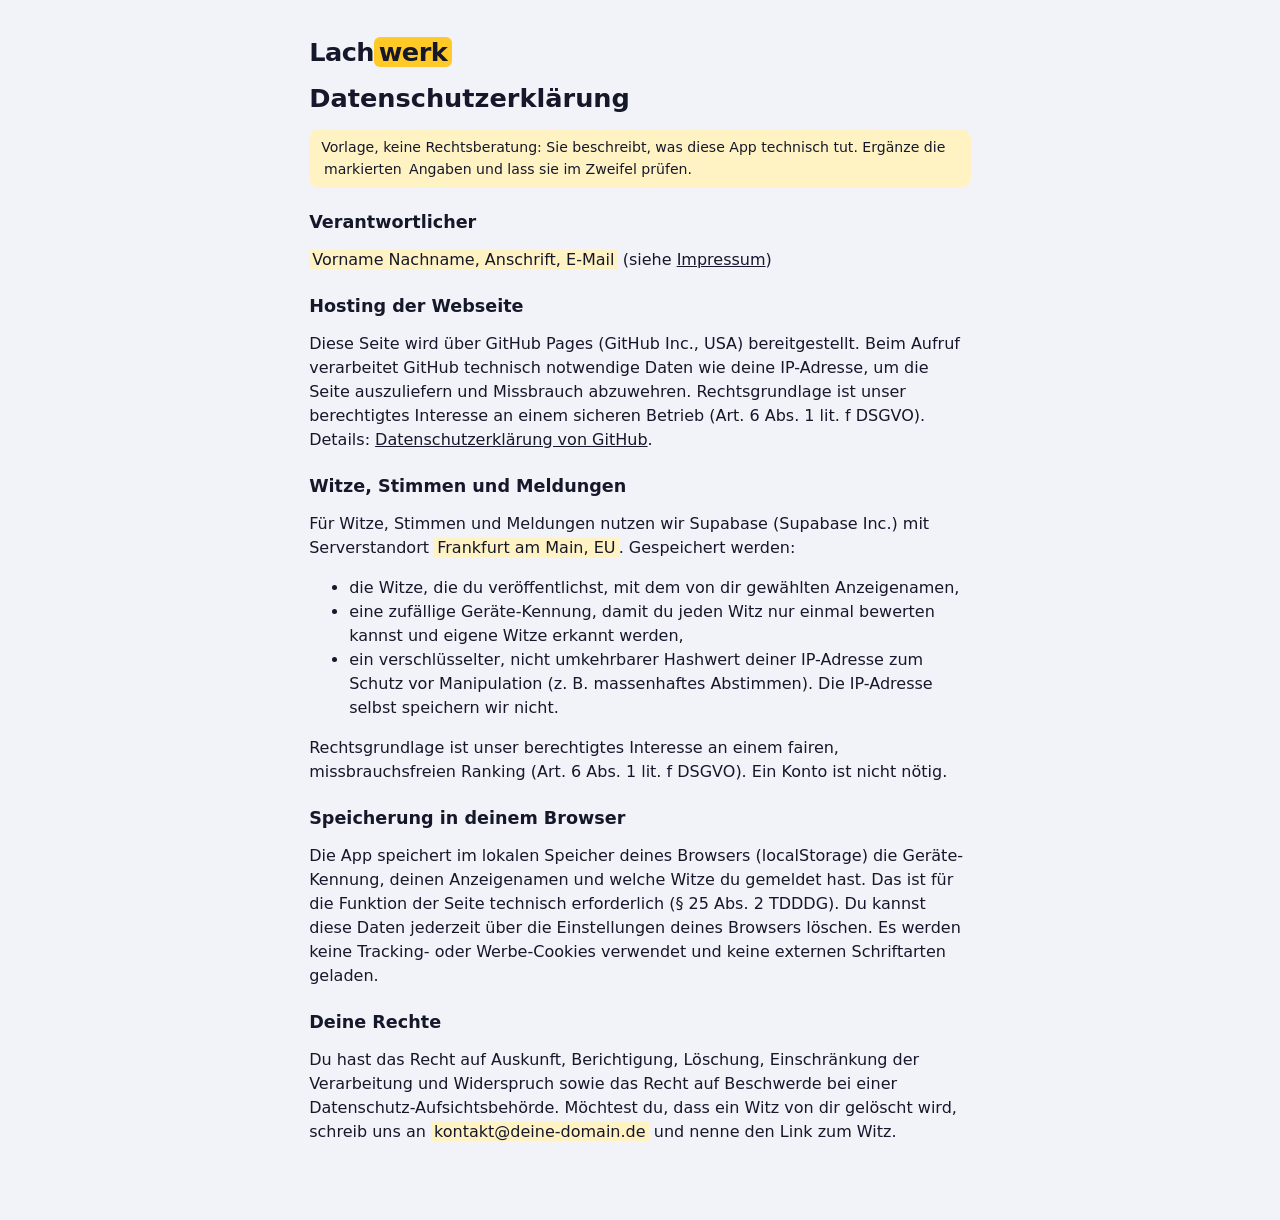
==== datenschutz.html @ f5f8daeb "Add files via upload" ====
<!doctype html>
<html lang="de">
<head>
  <meta charset="utf-8">
  <meta name="viewport" content="width=device-width, initial-scale=1, viewport-fit=cover">
  <title>Datenschutz – Lachwerk</title>
  <meta name="robots" content="noindex">
  <link rel="icon" href="favicon.svg" type="image/svg+xml">
  <link rel="stylesheet" href="style.css">
</head>
<body>
  <div class="wrap legal">
    <p><a class="logo" href="./">Lach<span>werk</span></a></p>
    <h1>Datenschutzerklärung</h1>
    <p class="notice">Vorlage, keine Rechtsberatung: Sie beschreibt, was diese App technisch tut. Ergänze die <mark>markierten</mark> Angaben und lass sie im Zweifel prüfen.</p>

    <h2>Verantwortlicher</h2>
    <p><mark>Vorname Nachname, Anschrift, E-Mail</mark> (siehe <a href="impressum.html">Impressum</a>)</p>

    <h2>Hosting der Webseite</h2>
    <p>Diese Seite wird über GitHub Pages (GitHub Inc., USA) bereitgestellt. Beim Aufruf verarbeitet GitHub technisch notwendige Daten wie deine IP-Adresse, um die Seite auszuliefern und Missbrauch abzuwehren. Rechtsgrundlage ist unser berechtigtes Interesse an einem sicheren Betrieb (Art. 6 Abs. 1 lit. f DSGVO). Details: <a href="https://docs.github.com/de/site-policy/privacy-policies/github-general-privacy-statement" rel="noopener">Datenschutzerklärung von GitHub</a>.</p>

    <h2>Witze, Stimmen und Meldungen</h2>
    <p>Für Witze, Stimmen und Meldungen nutzen wir Supabase (Supabase Inc.) mit Serverstandort <mark>Frankfurt am Main, EU</mark>. Gespeichert werden:</p>
    <ul>
      <li>die Witze, die du veröffentlichst, mit dem von dir gewählten Anzeigenamen,</li>
      <li>eine zufällige Geräte-Kennung, damit du jeden Witz nur einmal bewerten kannst und eigene Witze erkannt werden,</li>
      <li>ein verschlüsselter, nicht umkehrbarer Hashwert deiner IP-Adresse zum Schutz vor Manipulation (z. B. massenhaftes Abstimmen). Die IP-Adresse selbst speichern wir nicht.</li>
    </ul>
    <p>Rechtsgrundlage ist unser berechtigtes Interesse an einem fairen, missbrauchsfreien Ranking (Art. 6 Abs. 1 lit. f DSGVO). Ein Konto ist nicht nötig.</p>

    <h2>Speicherung in deinem Browser</h2>
    <p>Die App speichert im lokalen Speicher deines Browsers (localStorage) die Geräte-Kennung, deinen Anzeigenamen und welche Witze du gemeldet hast. Das ist für die Funktion der Seite technisch erforderlich (§ 25 Abs. 2 TDDDG). Du kannst diese Daten jederzeit über die Einstellungen deines Browsers löschen. Es werden keine Tracking- oder Werbe-Cookies verwendet und keine externen Schriftarten geladen.</p>

    <h2>Deine Rechte</h2>
    <p>Du hast das Recht auf Auskunft, Berichtigung, Löschung, Einschränkung der Verarbeitung und Widerspruch sowie das Recht auf Beschwerde bei einer Datenschutz-Aufsichtsbehörde. Möchtest du, dass ein Witz von dir gelöscht wird, schreib uns an <mark>kontakt@deine-domain.de</mark> und nenne den Link zum Witz.</p>
  </div>
</body>
</html>
---- style.css ----
/* Lachwerk – phone-first, eine Spalte. Systemschriften (keine externen Fonts, DSGVO-freundlich). */
:root {
  --bg: #f2f3f8; --surface: #ffffff; --ink: #15172a; --muted: #5b5f78; --line: #dcdfea;
  --accent: #ffc928; --accent-soft: #fff3c4; --up: #17885c; --down: #c93a52; --wa: #1f9e57; --scrim: rgba(21,23,42,.45);
  --f-display: ui-rounded, "SF Pro Rounded", "Arial Rounded MT Bold", "Nunito", system-ui, sans-serif;
  --f-body: system-ui, -apple-system, "Segoe UI", Roboto, "Helvetica Neue", Arial, sans-serif;
  --f-mono: ui-monospace, "SF Mono", Menlo, Consolas, monospace;
  color-scheme: light;
}
@media (prefers-color-scheme: dark) {
  :root {
    --bg: #10111a; --surface: #1a1c29; --ink: #eef0f8; --muted: #9a9eb8; --line: #2b2e40;
    --accent-soft: #3a3218; --up: #3ccf95; --down: #ff6f86; --wa: #25b866; --scrim: rgba(0,0,0,.6);
    color-scheme: dark;
  }
}

* { box-sizing: border-box; }
[hidden] { display: none !important; }
html, body { margin: 0; }
body {
  background: var(--bg); color: var(--ink); font: 400 16px/1.5 var(--f-body);
  padding-left: max(16px, env(safe-area-inset-left, 0px));
  padding-right: max(16px, env(safe-area-inset-right, 0px));
}
a { color: inherit; }
button { font: inherit; color: inherit; cursor: pointer; }
button:disabled { opacity: .55; cursor: default; }
:focus-visible { outline: 3px solid var(--accent); outline-offset: 2px; }
.wrap { max-width: 640px; margin: 0 auto; padding-block: 0 100px; }

/* Kopf */
header { position: sticky; top: env(safe-area-inset-top, 0px); z-index: 5; background: var(--bg); padding-block: 14px 10px; display: grid; gap: 10px; }
.bar { display: flex; align-items: center; gap: 10px; }
.logo { font: 800 1.6rem/1 var(--f-display); letter-spacing: -.02em; margin-right: auto; text-decoration: none; }
.logo span { background: var(--accent); color: #15172a; padding: 0 .18em; border-radius: 6px; }
.who { font-size: .85rem; color: var(--muted); border: 0; background: none; padding: 0; text-decoration: underline dotted; }
.btn { display: inline-flex; align-items: center; justify-content: center; gap: 6px; border: 0; border-radius: 999px; padding: 9px 16px; font-weight: 600; background: var(--ink); color: var(--bg); text-decoration: none; font-size: .95rem; }
.btn.ghost { background: transparent; color: var(--ink); border: 1.5px solid var(--line); }
.btn.accent { background: var(--accent); color: #15172a; }
.btn.danger { background: var(--down); color: #fff; }
.btn.wa { background: var(--wa); color: #fff; }

.nav { display: flex; gap: 6px; border-bottom: 1px solid var(--line); overflow-x: auto; scrollbar-width: none; }
.nav a { padding: 8px 10px 10px; font-weight: 600; color: var(--muted); border-bottom: 3px solid transparent; display: inline-flex; gap: 6px; align-items: center; white-space: nowrap; text-decoration: none; }
.nav a[aria-current="page"] { color: var(--ink); border-bottom-color: var(--accent); }
.badge { font: 600 .7rem/1 var(--f-mono); background: var(--accent); color: #15172a; border-radius: 999px; padding: 3px 6px; }
.badge.alert { background: var(--down); color: #fff; }

.tabs { display: grid; grid-auto-flow: column; grid-auto-columns: 1fr; background: var(--surface); border: 1px solid var(--line); border-radius: 14px; padding: 4px; }
.tabs button { border: 0; background: transparent; border-radius: 10px; padding: 8px 4px; font-weight: 600; color: var(--muted); }
.tabs button[aria-selected="true"] { background: var(--ink); color: var(--bg); }
.chips { display: flex; gap: 8px; overflow-x: auto; scrollbar-width: none; padding: 2px; }
.chips::-webkit-scrollbar, .nav::-webkit-scrollbar { display: none; }
.chip { flex: none; border: 1.5px solid var(--line); background: transparent; border-radius: 999px; padding: 5px 12px; font-size: .88rem; font-weight: 500; color: var(--muted); }
.chip[aria-pressed="true"] { border-color: var(--ink); color: var(--ink); background: var(--surface); }

/* Inhalt */
.view { display: grid; gap: 12px; padding-top: 6px; }
.meta-row { display: flex; justify-content: space-between; align-items: baseline; gap: 8px; font-size: .82rem; color: var(--muted); }
.notice { background: var(--accent-soft); border-radius: 10px; padding: 8px 12px; font-size: .88rem; }
h1 { font: 800 1.6rem/1.15 var(--f-display); margin: 0; text-wrap: balance; }
h2 { font: 800 1.1rem var(--f-display); margin: 0; }
.muted { color: var(--muted); margin: 0; }
.small { font-size: .85rem; }
.loading { color: var(--muted); text-align: center; padding: 40px 0; }

.cta { display: flex; align-items: center; gap: 12px; background: var(--ink); color: var(--bg); border-radius: 16px; padding: 14px 16px; font-size: .88rem; line-height: 1.4; text-decoration: none; }
.cta strong { font: 800 1.05rem var(--f-display); }
.cta .arrow { margin-left: auto; font: 800 1.6rem var(--f-display); color: var(--accent); }

ol.list { list-style: none; margin: 0; padding: 0; display: grid; gap: 12px; }
.card { background: var(--surface); border: 1px solid var(--line); border-radius: 16px; padding: 14px 14px 12px; display: grid; grid-template-columns: 44px 1fr; gap: 4px 12px; }
.card.top { border-color: var(--accent); box-shadow: 0 0 0 2px var(--accent) inset; }
.card.single { grid-template-columns: 1fr; }
.card.single > * { grid-column: 1 / -1; }
.rank { font: 800 1.9rem/1 var(--f-display); color: var(--muted); text-align: center; padding-top: 2px; }
.card.top .rank { color: var(--ink); }
.rank small { display: block; font: 600 .6rem/1.2 var(--f-body); letter-spacing: .05em; text-transform: uppercase; margin-top: 4px; hyphens: auto; }
.body { min-width: 0; }
.tag { font-size: .72rem; font-weight: 600; letter-spacing: .06em; text-transform: uppercase; color: var(--muted); }
.joke { margin: 4px 0 10px; font-size: 1.04rem; white-space: pre-line; overflow-wrap: anywhere; display: block; text-decoration: none; }
.card.single .joke { font-size: 1.25rem; }
.foot { grid-column: 2; display: flex; flex-wrap: wrap; align-items: center; gap: 8px; }
.vote { display: inline-flex; align-items: center; gap: 6px; border: 1.5px solid var(--line); background: transparent; border-radius: 999px; padding: 4px 12px; font: 500 .85rem var(--f-mono); font-variant-numeric: tabular-nums; }
.vote svg { width: 16px; height: 16px; }
.vote.up[aria-pressed="true"] { border-color: var(--up); color: var(--up); background: color-mix(in srgb, var(--up) 12%, transparent); }
.vote.down[aria-pressed="true"] { border-color: var(--down); color: var(--down); background: color-mix(in srgb, var(--down) 12%, transparent); }
.score { margin-left: auto; font: 500 .78rem var(--f-mono); color: var(--muted); text-align: right; font-variant-numeric: tabular-nums; }
.meter { grid-column: 2; height: 4px; border-radius: 4px; background: var(--line); overflow: hidden; }
.meter i { display: block; height: 100%; background: var(--up); }
.by { grid-column: 2; display: flex; justify-content: space-between; flex-wrap: wrap; gap: 8px; font-size: .78rem; color: var(--muted); }
.by-actions { display: inline-flex; gap: 12px; }
.link { border: 0; background: none; padding: 0; color: var(--muted); text-decoration: underline; font-size: .78rem; }
.empty { text-align: center; color: var(--muted); padding: 40px 16px; border: 1.5px dashed var(--line); border-radius: 16px; margin: 0; }
.more { justify-self: center; }

.fab { position: fixed; right: calc(max(16px, env(safe-area-inset-right, 0px)) + 4px); bottom: calc(20px + env(safe-area-inset-bottom, 0px)); z-index: 6;
  border: 0; border-radius: 999px; background: var(--accent); color: #15172a; font: 800 1rem var(--f-display); padding: 14px 20px; box-shadow: 0 6px 20px rgba(0,0,0,.18); }

.how { margin-top: 16px; font-size: .88rem; color: var(--muted); border-top: 1px solid var(--line); padding-top: 16px; }
.how p { margin: 6px 0 0; max-width: 65ch; }

/* Swipe */
.swipe-stage { position: relative; display: grid; min-height: 330px; }
.swipe-card { grid-area: 1 / 1; position: relative; background: var(--surface); border: 1px solid var(--line); border-radius: 22px; padding: 30px 22px 20px;
  display: flex; flex-direction: column; gap: 10px; touch-action: pan-y; user-select: none; -webkit-user-select: none; cursor: grab;
  box-shadow: 0 10px 30px rgba(21,23,42,.10); transition: transform .22s ease, opacity .22s ease; }
.swipe-card.dragging { transition: none; cursor: grabbing; }
.swipe-card.leaving { opacity: 0; }
.swipe-card.behind { transform: scale(.95) translateY(12px); opacity: .55; box-shadow: none; pointer-events: none; }
.swipe-text { font-size: 1.3rem; line-height: 1.45; margin: 0; white-space: pre-line; overflow-wrap: anywhere; flex: 1; }
.swipe-meta { font-size: .8rem; color: var(--muted); }
.stamp { position: absolute; top: 16px; font: 800 1.05rem var(--f-display); text-transform: uppercase; letter-spacing: .06em; padding: 3px 10px; border: 3px solid; border-radius: 8px; opacity: 0; pointer-events: none; }
.stamp.like { right: 16px; color: var(--up); transform: rotate(8deg); }
.stamp.nope { left: 16px; color: var(--down); transform: rotate(-8deg); }
.swipe-actions { display: flex; justify-content: center; align-items: center; gap: 18px; }
.round { width: 64px; height: 64px; border-radius: 50%; border: 2px solid var(--line); background: var(--surface); display: grid; place-items: center; }
.round svg { width: 28px; height: 28px; }
.round.like { color: var(--up); border-color: var(--up); }
.round.nope { color: var(--down); border-color: var(--down); }
.swipe-hint { text-align: center; font-size: .78rem; color: var(--muted); margin: 0; }
.swipe-empty { display: grid; gap: 10px; text-align: center; padding: 40px 16px; border: 1.5px dashed var(--line); border-radius: 22px; }
.swipe-empty p { margin: 0; }
.row { display: flex; gap: 8px; flex-wrap: wrap; }
.row.end { justify-content: flex-end; }
.row.center { justify-content: center; }

/* Teilen */
.share { display: grid; gap: 12px; background: var(--surface); border: 1px solid var(--line); border-radius: 16px; padding: 16px; }
.share-grid { display: grid; grid-template-columns: minmax(0, 1fr) 180px; gap: 16px; align-items: start; }
.share-grid canvas { width: 100%; height: auto; border-radius: 10px; border: 1px solid var(--line); display: block; }
.share-buttons { display: grid; gap: 8px; align-content: start; }
@media (max-width: 460px) { .share-grid { grid-template-columns: 1fr; } .share-grid canvas { max-width: 200px; } }

/* Moderation */
.mod-list { list-style: none; margin: 0; padding: 0; display: grid; gap: 12px; }
.mod-item { background: var(--surface); border: 1px solid var(--line); border-radius: 14px; padding: 14px; display: grid; gap: 8px; }
.mod-item.st-hidden { border-color: var(--down); }
.mod-item .txt { margin: 0; white-space: pre-line; overflow-wrap: anywhere; }
.mod-head { display: flex; flex-wrap: wrap; align-items: center; gap: 8px; }
.pill { font-size: .72rem; font-weight: 600; border-radius: 999px; padding: 2px 9px; border: 1.5px solid var(--line); }
.pill.st-hidden { border-color: var(--down); color: var(--down); }
.pill.st-visible { border-color: var(--up); color: var(--up); }
.pill.reports { background: var(--accent-soft); border-color: transparent; }

/* Formulare & Sheets */
.form { display: grid; gap: 12px; }
.form label, .sheet label { font-size: .82rem; font-weight: 600; display: grid; gap: 4px; }
input[type=text], input[type=password], select, textarea { font: inherit; font-weight: 400; color: var(--ink); background: var(--bg); border: 1.5px solid var(--line); border-radius: 10px; padding: 10px; }
textarea { min-height: 120px; resize: vertical; }
.scrim { position: fixed; inset: 0; background: var(--scrim); z-index: 10; display: flex; align-items: flex-end; justify-content: center; }
.sheet { background: var(--surface); width: 100%; max-width: 520px; border-radius: 20px 20px 0 0; max-height: 92vh; overflow: auto;
  padding: 20px max(20px, env(safe-area-inset-right, 0px)) calc(20px + env(safe-area-inset-bottom, 0px)) max(20px, env(safe-area-inset-left, 0px)); display: grid; gap: 12px; }
.err { color: var(--down); font-size: .85rem; margin: 0; }
.dup { background: color-mix(in srgb, var(--down) 10%, var(--surface)); border: 1.5px solid var(--down); border-radius: 12px; padding: 10px 12px; display: grid; gap: 6px; font-size: .88rem; }
.dup q { display: block; white-space: pre-line; color: var(--muted); quotes: none; }
.toast { position: fixed; left: 50%; transform: translateX(-50%); bottom: calc(84px + env(safe-area-inset-bottom, 0px)); background: var(--ink); color: var(--bg); padding: 10px 16px; border-radius: 999px; font-size: .9rem; z-index: 20; max-width: calc(100% - 32px); text-align: center; }

footer { margin-top: 32px; display: grid; gap: 6px; justify-items: center; font-size: .78rem; color: var(--muted); text-align: center; }
footer nav { display: flex; gap: 14px; }
.demo-banner { background: var(--accent-soft); border-radius: 10px; padding: 8px 12px; font-size: .8rem; }

/* Rechtstexte */
.legal { max-width: 65ch; padding-block: 24px 60px; }
.legal h1 { margin-bottom: 16px; }
.legal h2 { margin-top: 24px; }
.legal mark { background: var(--accent-soft); color: inherit; padding: 0 .2em; }

@media (prefers-reduced-motion: reduce) { .swipe-card { transition: none; } }
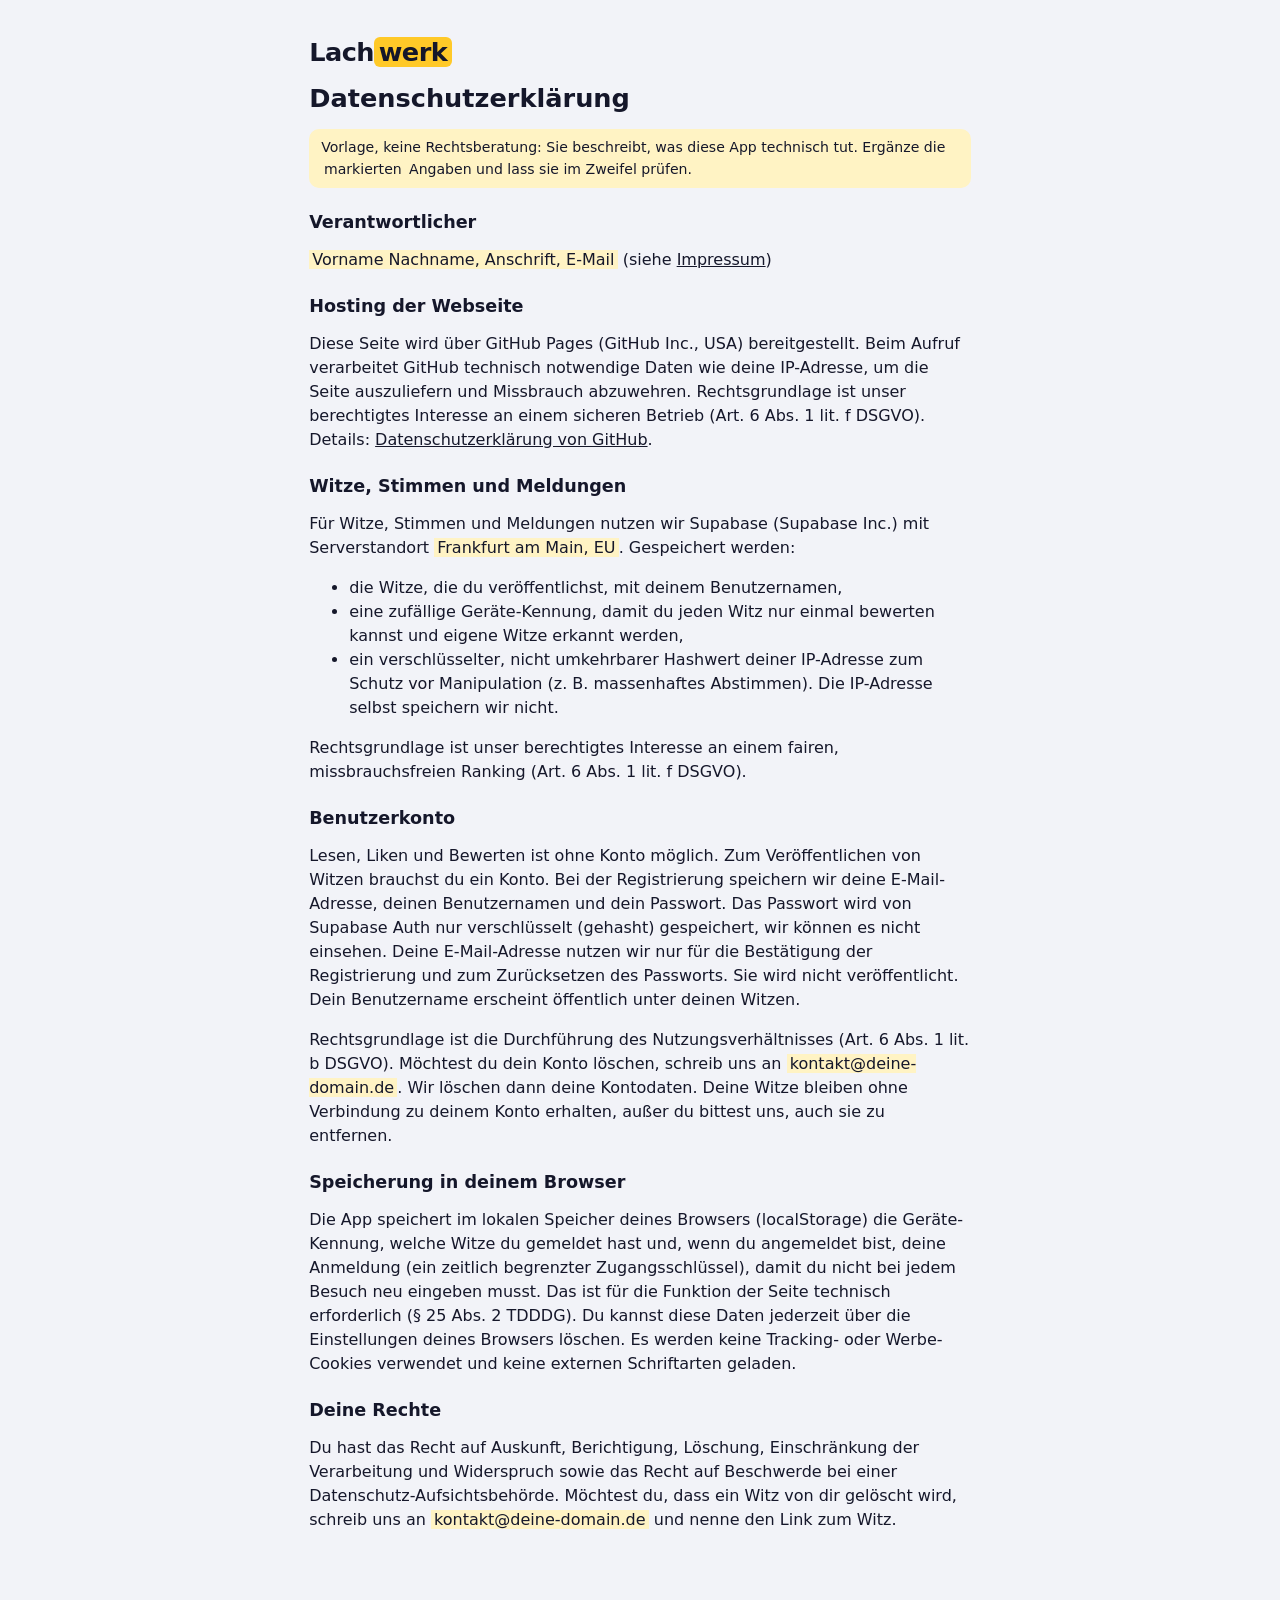
==== commit 1dc7e62f: "Registrierung zum Posten: Konten mit E-Mail-Bestätigung - Posten nur mit Konto (Benutzername, E-Mail" ====
--- a/datenschutz.html
+++ b/datenschutz.html
@@ -23,14 +23,18 @@
     <h2>Witze, Stimmen und Meldungen</h2>
     <p>Für Witze, Stimmen und Meldungen nutzen wir Supabase (Supabase Inc.) mit Serverstandort <mark>Frankfurt am Main, EU</mark>. Gespeichert werden:</p>
     <ul>
-      <li>die Witze, die du veröffentlichst, mit dem von dir gewählten Anzeigenamen,</li>
+      <li>die Witze, die du veröffentlichst, mit deinem Benutzernamen,</li>
       <li>eine zufällige Geräte-Kennung, damit du jeden Witz nur einmal bewerten kannst und eigene Witze erkannt werden,</li>
       <li>ein verschlüsselter, nicht umkehrbarer Hashwert deiner IP-Adresse zum Schutz vor Manipulation (z. B. massenhaftes Abstimmen). Die IP-Adresse selbst speichern wir nicht.</li>
     </ul>
-    <p>Rechtsgrundlage ist unser berechtigtes Interesse an einem fairen, missbrauchsfreien Ranking (Art. 6 Abs. 1 lit. f DSGVO). Ein Konto ist nicht nötig.</p>
+    <p>Rechtsgrundlage ist unser berechtigtes Interesse an einem fairen, missbrauchsfreien Ranking (Art. 6 Abs. 1 lit. f DSGVO).</p>
+
+    <h2>Benutzerkonto</h2>
+    <p>Lesen, Liken und Bewerten ist ohne Konto möglich. Zum Veröffentlichen von Witzen brauchst du ein Konto. Bei der Registrierung speichern wir deine E-Mail-Adresse, deinen Benutzernamen und dein Passwort. Das Passwort wird von Supabase Auth nur verschlüsselt (gehasht) gespeichert, wir können es nicht einsehen. Deine E-Mail-Adresse nutzen wir nur für die Bestätigung der Registrierung und zum Zurücksetzen des Passworts. Sie wird nicht veröffentlicht. Dein Benutzername erscheint öffentlich unter deinen Witzen.</p>
+    <p>Rechtsgrundlage ist die Durchführung des Nutzungsverhältnisses (Art. 6 Abs. 1 lit. b DSGVO). Möchtest du dein Konto löschen, schreib uns an <mark>kontakt@deine-domain.de</mark>. Wir löschen dann deine Kontodaten. Deine Witze bleiben ohne Verbindung zu deinem Konto erhalten, außer du bittest uns, auch sie zu entfernen.</p>
 
     <h2>Speicherung in deinem Browser</h2>
-    <p>Die App speichert im lokalen Speicher deines Browsers (localStorage) die Geräte-Kennung, deinen Anzeigenamen und welche Witze du gemeldet hast. Das ist für die Funktion der Seite technisch erforderlich (§ 25 Abs. 2 TDDDG). Du kannst diese Daten jederzeit über die Einstellungen deines Browsers löschen. Es werden keine Tracking- oder Werbe-Cookies verwendet und keine externen Schriftarten geladen.</p>
+    <p>Die App speichert im lokalen Speicher deines Browsers (localStorage) die Geräte-Kennung, welche Witze du gemeldet hast und, wenn du angemeldet bist, deine Anmeldung (ein zeitlich begrenzter Zugangsschlüssel), damit du nicht bei jedem Besuch neu eingeben musst. Das ist für die Funktion der Seite technisch erforderlich (§ 25 Abs. 2 TDDDG). Du kannst diese Daten jederzeit über die Einstellungen deines Browsers löschen. Es werden keine Tracking- oder Werbe-Cookies verwendet und keine externen Schriftarten geladen.</p>
 
     <h2>Deine Rechte</h2>
     <p>Du hast das Recht auf Auskunft, Berichtigung, Löschung, Einschränkung der Verarbeitung und Widerspruch sowie das Recht auf Beschwerde bei einer Datenschutz-Aufsichtsbehörde. Möchtest du, dass ein Witz von dir gelöscht wird, schreib uns an <mark>kontakt@deine-domain.de</mark> und nenne den Link zum Witz.</p>
--- a/style.css
+++ b/style.css
@@ -147,12 +147,15 @@
 /* Formulare & Sheets */
 .form { display: grid; gap: 12px; }
 .form label, .sheet label { font-size: .82rem; font-weight: 600; display: grid; gap: 4px; }
-input[type=text], input[type=password], select, textarea { font: inherit; font-weight: 400; color: var(--ink); background: var(--bg); border: 1.5px solid var(--line); border-radius: 10px; padding: 10px; }
+input[type=text], input[type=password], input[type=email], select, textarea { font: inherit; font-weight: 400; color: var(--ink); background: var(--bg); border: 1.5px solid var(--line); border-radius: 10px; padding: 10px; }
 textarea { min-height: 120px; resize: vertical; }
 .scrim { position: fixed; inset: 0; background: var(--scrim); z-index: 10; display: flex; align-items: flex-end; justify-content: center; }
 .sheet { background: var(--surface); width: 100%; max-width: 520px; border-radius: 20px 20px 0 0; max-height: 92vh; overflow: auto;
   padding: 20px max(20px, env(safe-area-inset-right, 0px)) calc(20px + env(safe-area-inset-bottom, 0px)) max(20px, env(safe-area-inset-left, 0px)); display: grid; gap: 12px; }
 .err { color: var(--down); font-size: .85rem; margin: 0; }
+.sheet label.check { display: flex; align-items: flex-start; gap: 8px; font-weight: 500; }
+.sheet label.check input { margin-top: 3px; }
+#authOk { margin: 0; }
 .dup { background: color-mix(in srgb, var(--down) 10%, var(--surface)); border: 1.5px solid var(--down); border-radius: 12px; padding: 10px 12px; display: grid; gap: 6px; font-size: .88rem; }
 .dup q { display: block; white-space: pre-line; color: var(--muted); quotes: none; }
 .toast { position: fixed; left: 50%; transform: translateX(-50%); bottom: calc(84px + env(safe-area-inset-bottom, 0px)); background: var(--ink); color: var(--bg); padding: 10px 16px; border-radius: 999px; font-size: .9rem; z-index: 20; max-width: calc(100% - 32px); text-align: center; }
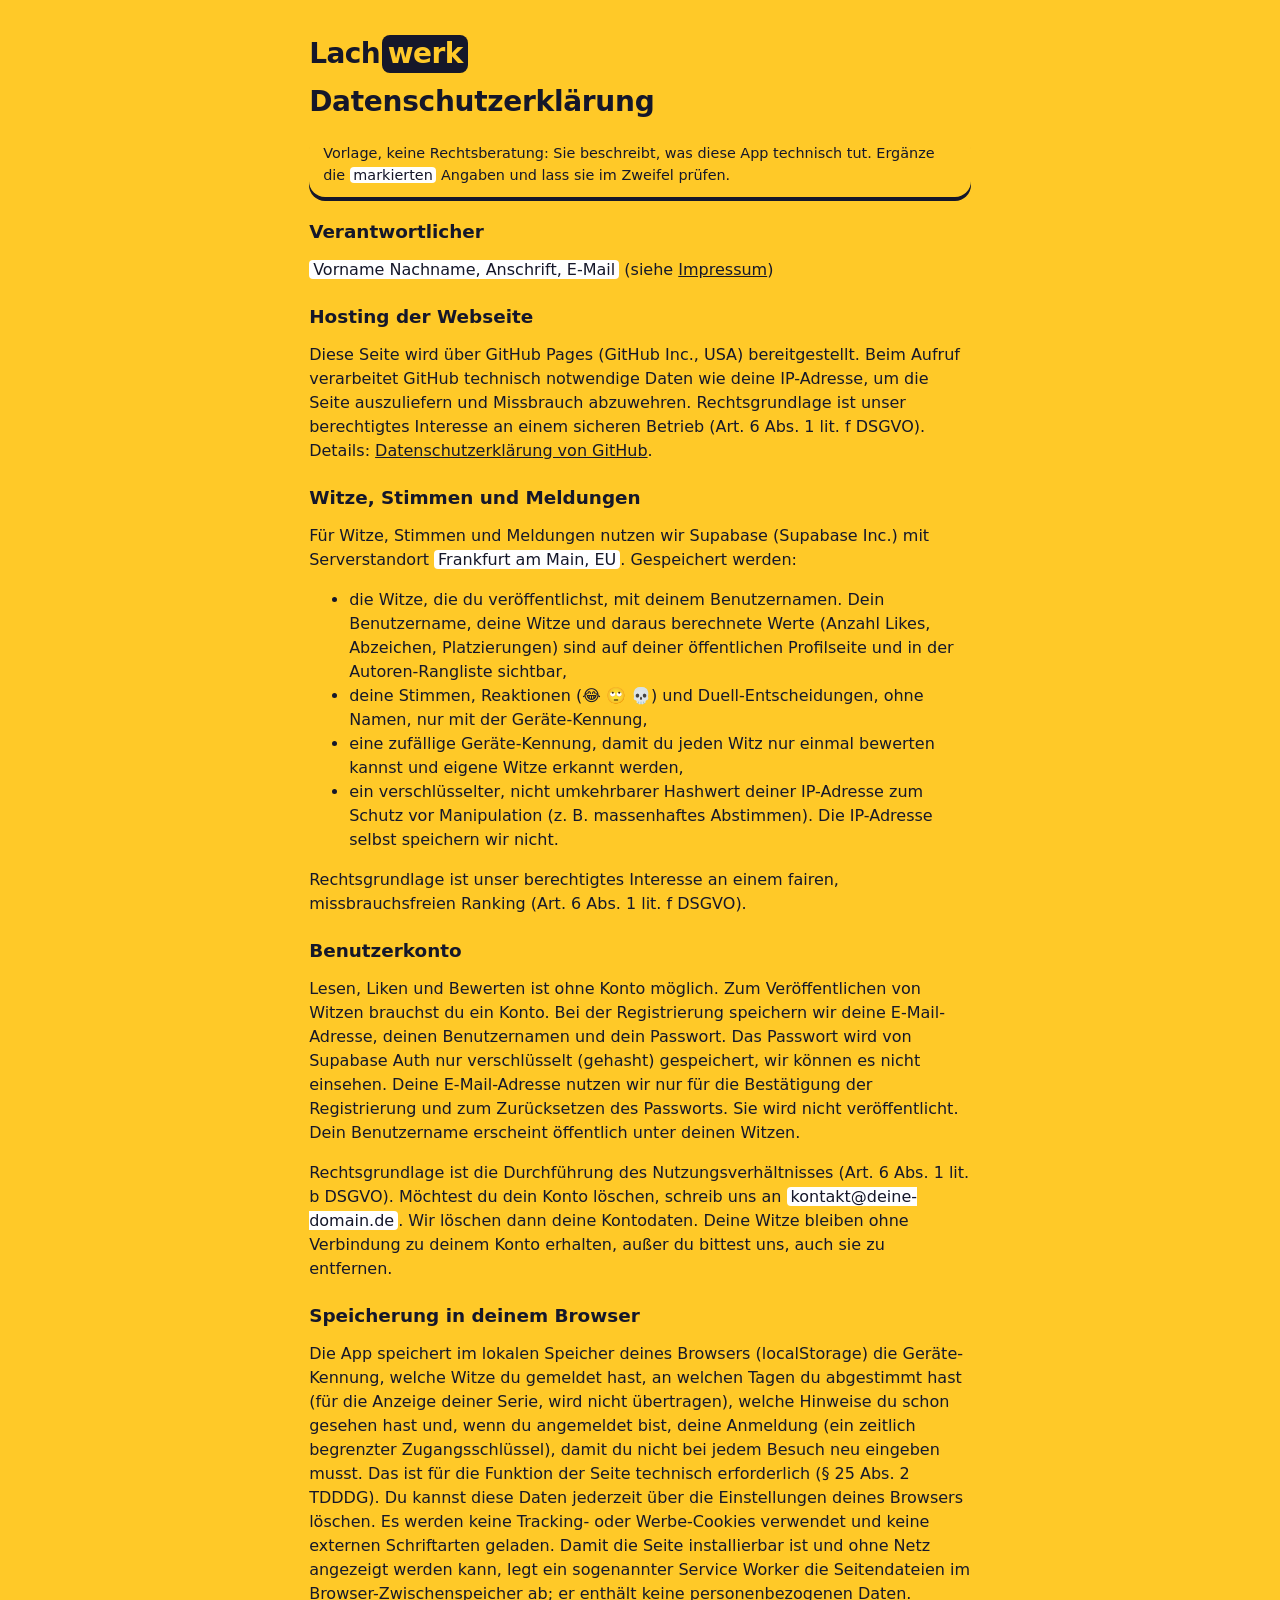
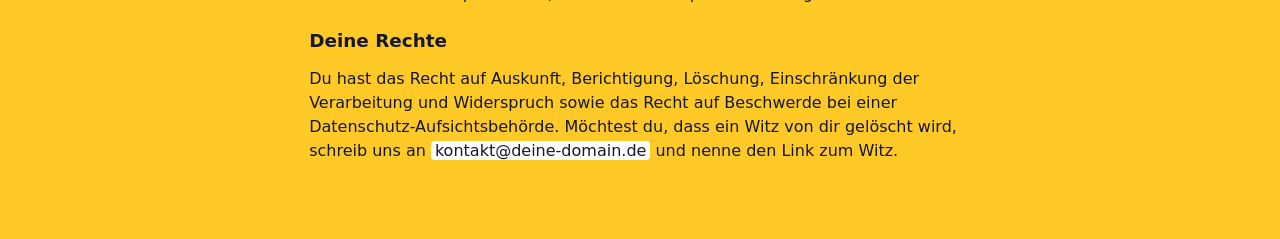
==== commit 49951a3d: "Witz des Tages, Duell, Reaktionen, Profile, Autoren, Challenge, Serie, Statistik, Vorrat, PWA und Ka" ====
--- a/datenschutz.html
+++ b/datenschutz.html
@@ -23,7 +23,8 @@
     <h2>Witze, Stimmen und Meldungen</h2>
     <p>Für Witze, Stimmen und Meldungen nutzen wir Supabase (Supabase Inc.) mit Serverstandort <mark>Frankfurt am Main, EU</mark>. Gespeichert werden:</p>
     <ul>
-      <li>die Witze, die du veröffentlichst, mit deinem Benutzernamen,</li>
+      <li>die Witze, die du veröffentlichst, mit deinem Benutzernamen. Dein Benutzername, deine Witze und daraus berechnete Werte (Anzahl Likes, Abzeichen, Platzierungen) sind auf deiner öffentlichen Profilseite und in der Autoren-Rangliste sichtbar,</li>
+      <li>deine Stimmen, Reaktionen (😂 🙄 💀) und Duell-Entscheidungen, ohne Namen, nur mit der Geräte-Kennung,</li>
       <li>eine zufällige Geräte-Kennung, damit du jeden Witz nur einmal bewerten kannst und eigene Witze erkannt werden,</li>
       <li>ein verschlüsselter, nicht umkehrbarer Hashwert deiner IP-Adresse zum Schutz vor Manipulation (z. B. massenhaftes Abstimmen). Die IP-Adresse selbst speichern wir nicht.</li>
     </ul>
@@ -34,7 +35,7 @@
     <p>Rechtsgrundlage ist die Durchführung des Nutzungsverhältnisses (Art. 6 Abs. 1 lit. b DSGVO). Möchtest du dein Konto löschen, schreib uns an <mark>kontakt@deine-domain.de</mark>. Wir löschen dann deine Kontodaten. Deine Witze bleiben ohne Verbindung zu deinem Konto erhalten, außer du bittest uns, auch sie zu entfernen.</p>
 
     <h2>Speicherung in deinem Browser</h2>
-    <p>Die App speichert im lokalen Speicher deines Browsers (localStorage) die Geräte-Kennung, welche Witze du gemeldet hast und, wenn du angemeldet bist, deine Anmeldung (ein zeitlich begrenzter Zugangsschlüssel), damit du nicht bei jedem Besuch neu eingeben musst. Das ist für die Funktion der Seite technisch erforderlich (§ 25 Abs. 2 TDDDG). Du kannst diese Daten jederzeit über die Einstellungen deines Browsers löschen. Es werden keine Tracking- oder Werbe-Cookies verwendet und keine externen Schriftarten geladen.</p>
+    <p>Die App speichert im lokalen Speicher deines Browsers (localStorage) die Geräte-Kennung, welche Witze du gemeldet hast, an welchen Tagen du abgestimmt hast (für die Anzeige deiner Serie, wird nicht übertragen), welche Hinweise du schon gesehen hast und, wenn du angemeldet bist, deine Anmeldung (ein zeitlich begrenzter Zugangsschlüssel), damit du nicht bei jedem Besuch neu eingeben musst. Das ist für die Funktion der Seite technisch erforderlich (§ 25 Abs. 2 TDDDG). Du kannst diese Daten jederzeit über die Einstellungen deines Browsers löschen. Es werden keine Tracking- oder Werbe-Cookies verwendet und keine externen Schriftarten geladen. Damit die Seite installierbar ist und ohne Netz angezeigt werden kann, legt ein sogenannter Service Worker die Seitendateien im Browser-Zwischenspeicher ab; er enthält keine personenbezogenen Daten.</p>
 
     <h2>Deine Rechte</h2>
     <p>Du hast das Recht auf Auskunft, Berichtigung, Löschung, Einschränkung der Verarbeitung und Widerspruch sowie das Recht auf Beschwerde bei einer Datenschutz-Aufsichtsbehörde. Möchtest du, dass ein Witz von dir gelöscht wird, schreib uns an <mark>kontakt@deine-domain.de</mark> und nenne den Link zum Witz.</p>
--- a/style.css
+++ b/style.css
@@ -1,173 +1,290 @@
-/* Lachwerk – phone-first, eine Spalte. Systemschriften (keine externen Fonts, DSGVO-freundlich). */
+/* Lachwerk – Gestaltung im Stil des Story-Bilds:
+   gelber Grund, weiße Karten mit hartem schwarzem Schatten, schwarzes Logo-Feld.
+   Phone-first, eine Spalte. Systemschriften (keine externen Fonts, DSGVO-freundlich).
+   Bewusst nur ein Farbschema: Das Gelb ist die Marke und bleibt auch im Dunkelmodus. */
 :root {
-  --bg: #f2f3f8; --surface: #ffffff; --ink: #15172a; --muted: #5b5f78; --line: #dcdfea;
-  --accent: #ffc928; --accent-soft: #fff3c4; --up: #17885c; --down: #c93a52; --wa: #1f9e57; --scrim: rgba(21,23,42,.45);
+  --yellow: #ffc928;      /* Grundfläche, wie das Story-Bild */
+  --yellow-deep: #f2b705; /* leicht dunkleres Gelb für Flächen auf Gelb */
+  --paper: #ffffff;       /* Karten */
+  --ink: #15172a;         /* Schrift, Logo-Feld, Schatten */
+  --muted: #5b5f78;       /* Nebentext auf Weiß */
+  --muted-on-yellow: #4a3c06; /* Nebentext auf Gelb (ausreichend Kontrast) */
+  --line: #e4e2da;        /* feine Linien auf Weiß */
+  --up: #17885c; --down: #c93a52; --wa: #1f9e57;
+  --scrim: rgba(21, 23, 42, .55);
+  --slab: 0 6px 0 var(--ink);       /* harter Schatten wie im Story-Bild */
+  --slab-sm: 0 4px 0 var(--ink);
+  --r-card: 26px; --r-ctl: 999px;
   --f-display: ui-rounded, "SF Pro Rounded", "Arial Rounded MT Bold", "Nunito", system-ui, sans-serif;
   --f-body: system-ui, -apple-system, "Segoe UI", Roboto, "Helvetica Neue", Arial, sans-serif;
   --f-mono: ui-monospace, "SF Mono", Menlo, Consolas, monospace;
   color-scheme: light;
 }
-@media (prefers-color-scheme: dark) {
-  :root {
-    --bg: #10111a; --surface: #1a1c29; --ink: #eef0f8; --muted: #9a9eb8; --line: #2b2e40;
-    --accent-soft: #3a3218; --up: #3ccf95; --down: #ff6f86; --wa: #25b866; --scrim: rgba(0,0,0,.6);
-    color-scheme: dark;
-  }
-}
 
 * { box-sizing: border-box; }
 [hidden] { display: none !important; }
 html, body { margin: 0; }
+html { background: var(--yellow); }
 body {
-  background: var(--bg); color: var(--ink); font: 400 16px/1.5 var(--f-body);
+  background: var(--yellow); color: var(--ink); font: 400 16px/1.5 var(--f-body);
   padding-left: max(16px, env(safe-area-inset-left, 0px));
   padding-right: max(16px, env(safe-area-inset-right, 0px));
+  -webkit-tap-highlight-color: transparent;
 }
 a { color: inherit; }
 button { font: inherit; color: inherit; cursor: pointer; }
-button:disabled { opacity: .55; cursor: default; }
-:focus-visible { outline: 3px solid var(--accent); outline-offset: 2px; }
-.wrap { max-width: 640px; margin: 0 auto; padding-block: 0 100px; }
-
-/* Kopf */
-header { position: sticky; top: env(safe-area-inset-top, 0px); z-index: 5; background: var(--bg); padding-block: 14px 10px; display: grid; gap: 10px; }
+button:disabled { opacity: .5; cursor: default; }
+:focus-visible { outline: 3px solid var(--ink); outline-offset: 3px; }
+.wrap { max-width: 640px; margin: 0 auto; padding-block: 0 110px; }
+
+/* ───────── Kopf ───────── */
+header { position: sticky; top: env(safe-area-inset-top, 0px); z-index: 5; background: var(--yellow); padding-block: 16px 12px; display: grid; gap: 12px; }
 .bar { display: flex; align-items: center; gap: 10px; }
-.logo { font: 800 1.6rem/1 var(--f-display); letter-spacing: -.02em; margin-right: auto; text-decoration: none; }
-.logo span { background: var(--accent); color: #15172a; padding: 0 .18em; border-radius: 6px; }
-.who { font-size: .85rem; color: var(--muted); border: 0; background: none; padding: 0; text-decoration: underline dotted; }
-.btn { display: inline-flex; align-items: center; justify-content: center; gap: 6px; border: 0; border-radius: 999px; padding: 9px 16px; font-weight: 600; background: var(--ink); color: var(--bg); text-decoration: none; font-size: .95rem; }
-.btn.ghost { background: transparent; color: var(--ink); border: 1.5px solid var(--line); }
-.btn.accent { background: var(--accent); color: #15172a; }
+.logo { font: 800 1.75rem/1 var(--f-display); letter-spacing: -.02em; margin-right: auto; text-decoration: none; color: var(--ink); }
+.logo span { background: var(--ink); color: var(--yellow); padding: .06em .2em .1em; border-radius: 8px; margin-left: 2px; }
+.who { font: 700 .85rem var(--f-body); color: var(--ink); background: var(--paper); border: 2px solid var(--ink); border-radius: var(--r-ctl); padding: 6px 12px; box-shadow: var(--slab-sm); }
+a.who { text-decoration: none; }
+.who:active { transform: translateY(2px); box-shadow: 0 2px 0 var(--ink); }
+
+.nav { display: flex; gap: 4px; overflow-x: auto; scrollbar-width: none; }
+.nav a { padding: 6px 12px; font-weight: 700; font-size: .92rem; color: var(--muted-on-yellow); border-radius: var(--r-ctl); display: inline-flex; gap: 6px; align-items: center; white-space: nowrap; text-decoration: none; }
+.nav a[aria-current="page"] { color: var(--yellow); background: var(--ink); }
+.badge { font: 700 .7rem/1 var(--f-mono); background: var(--paper); color: var(--ink); border-radius: 999px; padding: 3px 6px; }
+.badge.alert { background: var(--down); color: #fff; }
+
+.tabs { display: grid; grid-auto-flow: column; grid-auto-columns: 1fr; background: var(--paper); border-radius: var(--r-ctl); padding: 4px; box-shadow: var(--slab-sm); }
+.tabs button { border: 0; background: transparent; border-radius: var(--r-ctl); padding: 9px 4px; font-weight: 700; color: var(--muted); }
+.tabs button[aria-selected="true"] { background: var(--ink); color: var(--yellow); }
+.chips { display: flex; gap: 8px; overflow-x: auto; scrollbar-width: none; padding: 2px 2px 6px; }
+.chips::-webkit-scrollbar, .nav::-webkit-scrollbar { display: none; }
+.chip { flex: none; border: 2px solid var(--ink); background: transparent; border-radius: var(--r-ctl); padding: 5px 13px; font-size: .86rem; font-weight: 700; color: var(--ink); }
+.chip[aria-pressed="true"] { background: var(--ink); color: var(--yellow); }
+
+/* ───────── Knöpfe ───────── */
+.btn { display: inline-flex; align-items: center; justify-content: center; gap: 6px; border: 2px solid var(--ink); border-radius: var(--r-ctl); padding: 10px 18px; font-weight: 700; background: var(--ink); color: var(--yellow); text-decoration: none; font-size: .95rem; box-shadow: var(--slab-sm); }
+.btn:active { transform: translateY(2px); box-shadow: 0 2px 0 var(--ink); }
+.btn.ghost { background: var(--paper); color: var(--ink); }
+.btn.accent { background: var(--yellow); color: var(--ink); }
 .btn.danger { background: var(--down); color: #fff; }
 .btn.wa { background: var(--wa); color: #fff; }
 
-.nav { display: flex; gap: 6px; border-bottom: 1px solid var(--line); overflow-x: auto; scrollbar-width: none; }
-.nav a { padding: 8px 10px 10px; font-weight: 600; color: var(--muted); border-bottom: 3px solid transparent; display: inline-flex; gap: 6px; align-items: center; white-space: nowrap; text-decoration: none; }
-.nav a[aria-current="page"] { color: var(--ink); border-bottom-color: var(--accent); }
-.badge { font: 600 .7rem/1 var(--f-mono); background: var(--accent); color: #15172a; border-radius: 999px; padding: 3px 6px; }
-.badge.alert { background: var(--down); color: #fff; }
-
-.tabs { display: grid; grid-auto-flow: column; grid-auto-columns: 1fr; background: var(--surface); border: 1px solid var(--line); border-radius: 14px; padding: 4px; }
-.tabs button { border: 0; background: transparent; border-radius: 10px; padding: 8px 4px; font-weight: 600; color: var(--muted); }
-.tabs button[aria-selected="true"] { background: var(--ink); color: var(--bg); }
-.chips { display: flex; gap: 8px; overflow-x: auto; scrollbar-width: none; padding: 2px; }
-.chips::-webkit-scrollbar, .nav::-webkit-scrollbar { display: none; }
-.chip { flex: none; border: 1.5px solid var(--line); background: transparent; border-radius: 999px; padding: 5px 12px; font-size: .88rem; font-weight: 500; color: var(--muted); }
-.chip[aria-pressed="true"] { border-color: var(--ink); color: var(--ink); background: var(--surface); }
-
-/* Inhalt */
-.view { display: grid; gap: 12px; padding-top: 6px; }
-.meta-row { display: flex; justify-content: space-between; align-items: baseline; gap: 8px; font-size: .82rem; color: var(--muted); }
-.notice { background: var(--accent-soft); border-radius: 10px; padding: 8px 12px; font-size: .88rem; }
-h1 { font: 800 1.6rem/1.15 var(--f-display); margin: 0; text-wrap: balance; }
-h2 { font: 800 1.1rem var(--f-display); margin: 0; }
+/* ───────── Inhalt ───────── */
+.view { display: grid; gap: 16px; padding-top: 6px; }
+.meta-row { display: flex; justify-content: space-between; align-items: baseline; gap: 8px; font-size: .74rem; font-weight: 700; letter-spacing: .03em; text-transform: uppercase; color: var(--muted-on-yellow); }
+.meta-row span:last-child { white-space: nowrap; }
+.notice { background: var(--paper); border-radius: 16px; padding: 10px 14px; font-size: .9rem; box-shadow: var(--slab-sm); }
+h1 { font: 800 1.75rem/1.12 var(--f-display); margin: 0; text-wrap: balance; letter-spacing: -.01em; }
+h2 { font: 800 1.15rem var(--f-display); margin: 0; }
 .muted { color: var(--muted); margin: 0; }
+.view > div > .muted, .view > .muted { color: var(--muted-on-yellow); }
 .small { font-size: .85rem; }
-.loading { color: var(--muted); text-align: center; padding: 40px 0; }
-
-.cta { display: flex; align-items: center; gap: 12px; background: var(--ink); color: var(--bg); border-radius: 16px; padding: 14px 16px; font-size: .88rem; line-height: 1.4; text-decoration: none; }
-.cta strong { font: 800 1.05rem var(--f-display); }
-.cta .arrow { margin-left: auto; font: 800 1.6rem var(--f-display); color: var(--accent); }
-
-ol.list { list-style: none; margin: 0; padding: 0; display: grid; gap: 12px; }
-.card { background: var(--surface); border: 1px solid var(--line); border-radius: 16px; padding: 14px 14px 12px; display: grid; grid-template-columns: 44px 1fr; gap: 4px 12px; }
-.card.top { border-color: var(--accent); box-shadow: 0 0 0 2px var(--accent) inset; }
-.card.single { grid-template-columns: 1fr; }
+.loading { color: var(--muted-on-yellow); text-align: center; padding: 40px 0; font-weight: 700; }
+
+.cta { display: flex; align-items: center; gap: 12px; background: var(--ink); color: var(--paper); border-radius: var(--r-card); padding: 16px 18px; font-size: .88rem; line-height: 1.4; text-decoration: none; box-shadow: 0 6px 0 var(--yellow-deep); }
+.cta strong { font: 800 1.1rem var(--f-display); color: var(--yellow); }
+.cta .arrow { margin-left: auto; font: 800 1.7rem var(--f-display); color: var(--yellow); }
+
+/* Witz-Karten: weiß, stark gerundet, harter Schatten */
+ol.list { list-style: none; margin: 0; padding: 0; display: grid; gap: 18px; }
+.card { background: var(--paper); border-radius: var(--r-card); padding: 18px 18px 14px; display: grid; grid-template-columns: 48px 1fr; gap: 6px 10px; box-shadow: var(--slab); }
+.card.top { box-shadow: 0 8px 0 var(--ink); }
+.card.single { grid-template-columns: 1fr; padding: 22px 22px 16px; }
 .card.single > * { grid-column: 1 / -1; }
-.rank { font: 800 1.9rem/1 var(--f-display); color: var(--muted); text-align: center; padding-top: 2px; }
+.rank { font: 800 2rem/1 var(--f-display); color: var(--muted); text-align: center; padding-top: 2px; }
 .card.top .rank { color: var(--ink); }
-.rank small { display: block; font: 600 .6rem/1.2 var(--f-body); letter-spacing: .05em; text-transform: uppercase; margin-top: 4px; hyphens: auto; }
+.rank small { display: block; font: 800 .52rem/1.25 var(--f-body); letter-spacing: .02em; text-transform: uppercase; margin-top: 6px; hyphens: manual; overflow-wrap: normal; background: var(--yellow); color: var(--ink); border-radius: 6px; padding: 3px 2px; }
 .body { min-width: 0; }
-.tag { font-size: .72rem; font-weight: 600; letter-spacing: .06em; text-transform: uppercase; color: var(--muted); }
-.joke { margin: 4px 0 10px; font-size: 1.04rem; white-space: pre-line; overflow-wrap: anywhere; display: block; text-decoration: none; }
-.card.single .joke { font-size: 1.25rem; }
+.tag { font-size: .72rem; font-weight: 700; letter-spacing: .12em; text-transform: uppercase; color: var(--muted); }
+.joke { margin: 6px 0 12px; font-size: 1.12rem; line-height: 1.4; font-weight: 500; white-space: pre-line; overflow-wrap: anywhere; display: block; text-decoration: none; }
+.card.single .joke { font-size: 1.4rem; line-height: 1.32; }
 .foot { grid-column: 2; display: flex; flex-wrap: wrap; align-items: center; gap: 8px; }
-.vote { display: inline-flex; align-items: center; gap: 6px; border: 1.5px solid var(--line); background: transparent; border-radius: 999px; padding: 4px 12px; font: 500 .85rem var(--f-mono); font-variant-numeric: tabular-nums; }
+.vote { display: inline-flex; align-items: center; gap: 6px; border: 2px solid var(--ink); background: var(--paper); border-radius: var(--r-ctl); padding: 4px 12px; font: 700 .85rem var(--f-mono); font-variant-numeric: tabular-nums; color: var(--ink); }
 .vote svg { width: 16px; height: 16px; }
-.vote.up[aria-pressed="true"] { border-color: var(--up); color: var(--up); background: color-mix(in srgb, var(--up) 12%, transparent); }
-.vote.down[aria-pressed="true"] { border-color: var(--down); color: var(--down); background: color-mix(in srgb, var(--down) 12%, transparent); }
-.score { margin-left: auto; font: 500 .78rem var(--f-mono); color: var(--muted); text-align: right; font-variant-numeric: tabular-nums; }
-.meter { grid-column: 2; height: 4px; border-radius: 4px; background: var(--line); overflow: hidden; }
-.meter i { display: block; height: 100%; background: var(--up); }
-.by { grid-column: 2; display: flex; justify-content: space-between; flex-wrap: wrap; gap: 8px; font-size: .78rem; color: var(--muted); }
+.vote.up[aria-pressed="true"] { background: var(--ink); color: var(--yellow); }
+.vote.down[aria-pressed="true"] { background: var(--down); border-color: var(--down); color: #fff; }
+.score { margin-left: auto; font: 600 .74rem var(--f-mono); color: var(--muted); text-align: right; font-variant-numeric: tabular-nums; }
+.meter { grid-column: 2; height: 6px; border-radius: 6px; background: #f1efe7; overflow: hidden; }
+.meter i { display: block; height: 100%; background: var(--yellow); }
+.by { grid-column: 2; display: flex; justify-content: space-between; flex-wrap: wrap; gap: 8px; font-size: .8rem; color: var(--muted); }
 .by-actions { display: inline-flex; gap: 12px; }
-.link { border: 0; background: none; padding: 0; color: var(--muted); text-decoration: underline; font-size: .78rem; }
-.empty { text-align: center; color: var(--muted); padding: 40px 16px; border: 1.5px dashed var(--line); border-radius: 16px; margin: 0; }
+.link { border: 0; background: none; padding: 0; color: var(--muted); text-decoration: underline; font-size: .8rem; }
+.view > div > .link { color: var(--ink); font-weight: 700; }
+.empty { text-align: center; color: var(--ink); font-weight: 600; padding: 40px 16px; border: 2px dashed var(--ink); border-radius: var(--r-card); margin: 0; }
 .more { justify-self: center; }
 
-.fab { position: fixed; right: calc(max(16px, env(safe-area-inset-right, 0px)) + 4px); bottom: calc(20px + env(safe-area-inset-bottom, 0px)); z-index: 6;
-  border: 0; border-radius: 999px; background: var(--accent); color: #15172a; font: 800 1rem var(--f-display); padding: 14px 20px; box-shadow: 0 6px 20px rgba(0,0,0,.18); }
-
-.how { margin-top: 16px; font-size: .88rem; color: var(--muted); border-top: 1px solid var(--line); padding-top: 16px; }
+.fab { position: fixed; right: calc(max(16px, env(safe-area-inset-right, 0px)) + 4px); bottom: calc(22px + env(safe-area-inset-bottom, 0px)); z-index: 6;
+  border: 0; border-radius: var(--r-ctl); background: var(--ink); color: var(--yellow); font: 800 1.02rem var(--f-display); padding: 15px 22px; box-shadow: 0 5px 0 var(--yellow-deep), 0 8px 24px rgba(21,23,42,.25); }
+.fab:active { transform: translateY(2px); }
+
+.how { margin-top: 8px; font-size: .88rem; color: var(--muted-on-yellow); border-top: 2px solid var(--ink); padding-top: 16px; }
+.how h2 { color: var(--ink); }
 .how p { margin: 6px 0 0; max-width: 65ch; }
 
-/* Swipe */
-.swipe-stage { position: relative; display: grid; min-height: 330px; }
-.swipe-card { grid-area: 1 / 1; position: relative; background: var(--surface); border: 1px solid var(--line); border-radius: 22px; padding: 30px 22px 20px;
-  display: flex; flex-direction: column; gap: 10px; touch-action: pan-y; user-select: none; -webkit-user-select: none; cursor: grab;
-  box-shadow: 0 10px 30px rgba(21,23,42,.10); transition: transform .22s ease, opacity .22s ease; }
+/* ───────── Swipe: Karte wie im Story-Bild ───────── */
+.swipe-stage { position: relative; display: grid; min-height: 340px; }
+.swipe-card { grid-area: 1 / 1; position: relative; background: var(--paper); border-radius: 32px; padding: 34px 24px 22px;
+  display: flex; flex-direction: column; gap: 12px; touch-action: pan-y; user-select: none; -webkit-user-select: none; cursor: grab;
+  box-shadow: 0 10px 0 var(--ink); transition: transform .22s ease, opacity .22s ease; }
 .swipe-card.dragging { transition: none; cursor: grabbing; }
 .swipe-card.leaving { opacity: 0; }
-.swipe-card.behind { transform: scale(.95) translateY(12px); opacity: .55; box-shadow: none; pointer-events: none; }
-.swipe-text { font-size: 1.3rem; line-height: 1.45; margin: 0; white-space: pre-line; overflow-wrap: anywhere; flex: 1; }
-.swipe-meta { font-size: .8rem; color: var(--muted); }
-.stamp { position: absolute; top: 16px; font: 800 1.05rem var(--f-display); text-transform: uppercase; letter-spacing: .06em; padding: 3px 10px; border: 3px solid; border-radius: 8px; opacity: 0; pointer-events: none; }
+.swipe-card.behind { transform: scale(.95) translateY(14px); opacity: .6; box-shadow: none; pointer-events: none; }
+.swipe-text { font-size: 1.45rem; line-height: 1.32; font-weight: 500; margin: 0; white-space: pre-line; overflow-wrap: anywhere; flex: 1; }
+.swipe-meta { font-size: .82rem; color: var(--muted); }
+.stamp { position: absolute; top: 16px; font: 800 1.05rem var(--f-display); text-transform: uppercase; letter-spacing: .06em; padding: 3px 10px; border: 3px solid; border-radius: 8px; opacity: 0; pointer-events: none; background: var(--paper); }
 .stamp.like { right: 16px; color: var(--up); transform: rotate(8deg); }
 .stamp.nope { left: 16px; color: var(--down); transform: rotate(-8deg); }
-.swipe-actions { display: flex; justify-content: center; align-items: center; gap: 18px; }
-.round { width: 64px; height: 64px; border-radius: 50%; border: 2px solid var(--line); background: var(--surface); display: grid; place-items: center; }
+.swipe-actions { display: flex; justify-content: center; align-items: center; gap: 18px; padding-top: 6px; }
+.round { width: 66px; height: 66px; border-radius: 50%; border: 3px solid var(--ink); background: var(--paper); display: grid; place-items: center; box-shadow: var(--slab-sm); }
+.round:active { transform: translateY(2px); box-shadow: 0 2px 0 var(--ink); }
 .round svg { width: 28px; height: 28px; }
-.round.like { color: var(--up); border-color: var(--up); }
-.round.nope { color: var(--down); border-color: var(--down); }
-.swipe-hint { text-align: center; font-size: .78rem; color: var(--muted); margin: 0; }
-.swipe-empty { display: grid; gap: 10px; text-align: center; padding: 40px 16px; border: 1.5px dashed var(--line); border-radius: 22px; }
+.round.like { color: var(--up); }
+.round.nope { color: var(--down); }
+.swipe-hint { text-align: center; font-size: .78rem; color: var(--muted-on-yellow); margin: 0; }
+.swipe-empty { display: grid; gap: 10px; text-align: center; padding: 40px 16px; background: var(--paper); border-radius: 32px; box-shadow: var(--slab); }
 .swipe-empty p { margin: 0; }
-.row { display: flex; gap: 8px; flex-wrap: wrap; }
+.row { display: flex; gap: 10px; flex-wrap: wrap; }
 .row.end { justify-content: flex-end; }
 .row.center { justify-content: center; }
 
-/* Teilen */
-.share { display: grid; gap: 12px; background: var(--surface); border: 1px solid var(--line); border-radius: 16px; padding: 16px; }
+/* ───────── Teilen ───────── */
+.share { display: grid; gap: 14px; background: var(--paper); border-radius: var(--r-card); padding: 18px; box-shadow: var(--slab); }
 .share-grid { display: grid; grid-template-columns: minmax(0, 1fr) 180px; gap: 16px; align-items: start; }
-.share-grid canvas { width: 100%; height: auto; border-radius: 10px; border: 1px solid var(--line); display: block; }
-.share-buttons { display: grid; gap: 8px; align-content: start; }
+.share-grid canvas { width: 100%; height: auto; border-radius: 14px; display: block; box-shadow: var(--slab-sm); }
+.share-buttons { display: grid; gap: 10px; align-content: start; }
 @media (max-width: 460px) { .share-grid { grid-template-columns: 1fr; } .share-grid canvas { max-width: 200px; } }
 
-/* Moderation */
-.mod-list { list-style: none; margin: 0; padding: 0; display: grid; gap: 12px; }
-.mod-item { background: var(--surface); border: 1px solid var(--line); border-radius: 14px; padding: 14px; display: grid; gap: 8px; }
-.mod-item.st-hidden { border-color: var(--down); }
+/* ───────── Moderation ───────── */
+.mod-list { list-style: none; margin: 0; padding: 0; display: grid; gap: 16px; }
+.mod-item { background: var(--paper); border-radius: 20px; padding: 16px; display: grid; gap: 8px; box-shadow: var(--slab-sm); }
+.mod-item.st-hidden { box-shadow: 0 4px 0 var(--down); }
 .mod-item .txt { margin: 0; white-space: pre-line; overflow-wrap: anywhere; }
 .mod-head { display: flex; flex-wrap: wrap; align-items: center; gap: 8px; }
-.pill { font-size: .72rem; font-weight: 600; border-radius: 999px; padding: 2px 9px; border: 1.5px solid var(--line); }
+.pill { font-size: .72rem; font-weight: 700; border-radius: 999px; padding: 2px 9px; border: 2px solid var(--ink); }
 .pill.st-hidden { border-color: var(--down); color: var(--down); }
 .pill.st-visible { border-color: var(--up); color: var(--up); }
-.pill.reports { background: var(--accent-soft); border-color: transparent; }
-
-/* Formulare & Sheets */
+.pill.reports { background: var(--yellow); border-color: var(--yellow); }
+
+/* ───────── Formulare & Fenster ───────── */
 .form { display: grid; gap: 12px; }
-.form label, .sheet label { font-size: .82rem; font-weight: 600; display: grid; gap: 4px; }
-input[type=text], input[type=password], input[type=email], select, textarea { font: inherit; font-weight: 400; color: var(--ink); background: var(--bg); border: 1.5px solid var(--line); border-radius: 10px; padding: 10px; }
+.form label, .sheet label { font-size: .82rem; font-weight: 700; display: grid; gap: 4px; }
+input[type=text], input[type=password], input[type=email], select, textarea { font: inherit; font-weight: 400; color: var(--ink); background: #fffdf4; border: 2px solid var(--ink); border-radius: 14px; padding: 11px 12px; }
+input:focus, select:focus, textarea:focus { outline: none; background: var(--paper); box-shadow: 0 0 0 3px var(--yellow); }
 textarea { min-height: 120px; resize: vertical; }
 .scrim { position: fixed; inset: 0; background: var(--scrim); z-index: 10; display: flex; align-items: flex-end; justify-content: center; }
-.sheet { background: var(--surface); width: 100%; max-width: 520px; border-radius: 20px 20px 0 0; max-height: 92vh; overflow: auto;
-  padding: 20px max(20px, env(safe-area-inset-right, 0px)) calc(20px + env(safe-area-inset-bottom, 0px)) max(20px, env(safe-area-inset-left, 0px)); display: grid; gap: 12px; }
-.err { color: var(--down); font-size: .85rem; margin: 0; }
+.sheet { background: var(--paper); width: 100%; max-width: 520px; border-radius: 28px 28px 0 0; border-top: 6px solid var(--yellow); max-height: 92vh; overflow: auto;
+  padding: 22px max(20px, env(safe-area-inset-right, 0px)) calc(22px + env(safe-area-inset-bottom, 0px)) max(20px, env(safe-area-inset-left, 0px)); display: grid; gap: 12px; }
+.sheet .tabs { box-shadow: none; border: 2px solid var(--ink); }
+.err { color: var(--down); font-size: .85rem; font-weight: 600; margin: 0; }
 .sheet label.check { display: flex; align-items: flex-start; gap: 8px; font-weight: 500; }
-.sheet label.check input { margin-top: 3px; }
+.sheet label.check input { margin-top: 3px; accent-color: var(--ink); }
+.sheet .notice { background: #fff6d6; box-shadow: none; border: 2px solid var(--yellow); }
 #authOk { margin: 0; }
-.dup { background: color-mix(in srgb, var(--down) 10%, var(--surface)); border: 1.5px solid var(--down); border-radius: 12px; padding: 10px 12px; display: grid; gap: 6px; font-size: .88rem; }
+.dup { background: #fff1f3; border: 2px solid var(--down); border-radius: 14px; padding: 10px 12px; display: grid; gap: 6px; font-size: .88rem; }
 .dup q { display: block; white-space: pre-line; color: var(--muted); quotes: none; }
-.toast { position: fixed; left: 50%; transform: translateX(-50%); bottom: calc(84px + env(safe-area-inset-bottom, 0px)); background: var(--ink); color: var(--bg); padding: 10px 16px; border-radius: 999px; font-size: .9rem; z-index: 20; max-width: calc(100% - 32px); text-align: center; }
-
-footer { margin-top: 32px; display: grid; gap: 6px; justify-items: center; font-size: .78rem; color: var(--muted); text-align: center; }
-footer nav { display: flex; gap: 14px; }
-.demo-banner { background: var(--accent-soft); border-radius: 10px; padding: 8px 12px; font-size: .8rem; }
-
-/* Rechtstexte */
+.toast { position: fixed; left: 50%; transform: translateX(-50%); bottom: calc(92px + env(safe-area-inset-bottom, 0px)); background: var(--ink); color: var(--yellow); font-weight: 700; padding: 11px 18px; border-radius: var(--r-ctl); font-size: .9rem; z-index: 20; max-width: calc(100% - 32px); text-align: center; box-shadow: 0 4px 0 var(--yellow-deep); }
+
+/* Fußzeile wie im Story-Bild: kräftig, schwarz auf Gelb */
+footer { margin-top: 36px; display: grid; gap: 8px; justify-items: center; font-size: .82rem; font-weight: 700; color: var(--ink); text-align: center; }
+footer nav { display: flex; gap: 16px; }
+.demo-banner { background: var(--paper); border-radius: 14px; padding: 8px 12px; font-size: .8rem; font-weight: 500; box-shadow: var(--slab-sm); }
+
+/* ───────── Rechtstexte ───────── */
 .legal { max-width: 65ch; padding-block: 24px 60px; }
 .legal h1 { margin-bottom: 16px; }
 .legal h2 { margin-top: 24px; }
-.legal mark { background: var(--accent-soft); color: inherit; padding: 0 .2em; }
-
-@media (prefers-reduced-motion: reduce) { .swipe-card { transition: none; } }
+.legal > p, .legal > ul { background: transparent; }
+.legal mark { background: var(--paper); color: inherit; padding: 0 .25em; border-radius: 4px; }
+.legal .notice { margin-bottom: 8px; }
+
+/* ───────── Reaktionen & Autoren-Links ───────── */
+.reacts { grid-column: 2; display: flex; gap: 6px; flex-wrap: wrap; }
+.card.single .reacts { grid-column: 1 / -1; }
+.react { display: inline-flex; align-items: center; gap: 4px; border: 2px solid var(--line); background: var(--paper); border-radius: var(--r-ctl); padding: 2px 9px; font: 700 .8rem var(--f-mono); color: var(--ink); min-height: 30px; }
+.react span { font-size: 1rem; line-height: 1; }
+.react[aria-pressed="true"] { border-color: var(--ink); background: #fff6d6; }
+a.author { color: inherit; font-weight: 600; text-decoration: none; }
+a.author:hover { text-decoration: underline; }
+
+/* ───────── Banner (Hinweise, Challenge) ───────── */
+.banners { display: grid; gap: 10px; }
+.banners:empty { display: none; }
+.banner { display: flex; align-items: center; gap: 10px; background: var(--paper); border-radius: 18px; padding: 12px 14px; box-shadow: var(--slab-sm); text-decoration: none; color: var(--ink); font-weight: 600; font-size: .92rem; }
+.banner.hl a { color: inherit; text-decoration: none; flex: 1; }
+.banner .x { border: 0; background: none; font-size: 1.4rem; line-height: 1; padding: 0 4px; color: var(--muted); }
+.banner.ch { display: grid; gap: 2px; background: var(--ink); color: var(--paper); box-shadow: 0 5px 0 var(--yellow-deep); }
+.banner.ch strong { font: 800 1.1rem var(--f-display); color: var(--yellow); }
+.ch-k { font-size: .7rem; letter-spacing: .1em; text-transform: uppercase; opacity: .8; }
+.ch-m { font-size: .82rem; font-weight: 500; opacity: .9; }
+
+/* ───────── Highlights ───────── */
+.crown { background: var(--ink); color: var(--paper); border-radius: var(--r-card); padding: 20px; display: grid; gap: 10px; box-shadow: 0 8px 0 var(--yellow-deep); }
+.crown-k { font: 800 .78rem var(--f-body); letter-spacing: .1em; text-transform: uppercase; color: var(--yellow); }
+.crown-t { margin: 0; font-size: 1.3rem; line-height: 1.35; font-weight: 500; white-space: pre-line; overflow-wrap: anywhere; }
+.crown-t.small { font-size: 1rem; }
+.crown-m { font-size: .85rem; opacity: .85; }
+.crown-m a.author { color: var(--yellow); }
+.crown-n { margin: 0; font-size: .8rem; opacity: .75; }
+.crown .btn { background: var(--yellow); color: var(--ink); border-color: var(--yellow); box-shadow: none; }
+.crown h1 { color: var(--yellow); }
+.crown p { margin: 0; }
+.crown-badge { justify-self: start; background: var(--ink); color: var(--yellow); font-weight: 800; font-size: .85rem; padding: 6px 12px; border-radius: var(--r-ctl); }
+.hl-sec { display: grid; gap: 10px; }
+.minis { display: grid; gap: 10px; }
+.mini { display: grid; gap: 4px; background: var(--paper); border-radius: 18px; padding: 12px 14px; box-shadow: var(--slab-sm); text-decoration: none; color: var(--ink); }
+.mini-k { font-size: .7rem; font-weight: 800; letter-spacing: .08em; text-transform: uppercase; color: var(--muted); }
+.mini-t { font-weight: 500; white-space: pre-line; overflow-wrap: anywhere; display: -webkit-box; -webkit-line-clamp: 4; -webkit-box-orient: vertical; overflow: hidden; }
+.mini-m { font-size: .8rem; color: var(--muted); }
+.more-link { justify-self: start; color: var(--ink); font-weight: 700; }
+.on-y { color: var(--muted-on-yellow) !important; }
+.streak { display: flex; align-items: baseline; gap: 10px; font-weight: 700; }
+.streak-n { font: 800 2rem var(--f-display); }
+.streak-pill { display: inline-block; background: var(--ink); color: var(--yellow); font-weight: 800; font-size: .78rem; border-radius: var(--r-ctl); padding: 2px 10px; margin-left: 4px; }
+.badges { display: flex; flex-wrap: wrap; gap: 8px; }
+.bdg { display: grid; gap: 1px; background: transparent; border: 2px dashed var(--muted-on-yellow); color: var(--muted-on-yellow); border-radius: 14px; padding: 6px 10px; font-weight: 800; font-size: .85rem; opacity: .7; }
+.bdg small { font-weight: 500; font-size: .7rem; }
+.bdg.on { background: var(--paper); color: var(--ink); border: 2px solid var(--ink); box-shadow: var(--slab-sm); opacity: 1; }
+.bdg.on::before { content: "★ "; }
+.install { display: grid; gap: 6px; background: var(--paper); border-radius: 18px; padding: 14px; box-shadow: var(--slab-sm); font-size: .88rem; }
+.install .btn { justify-self: start; }
+
+/* ───────── Duell ───────── */
+.duel-grid { display: grid; gap: 10px; }
+.duel-card { display: grid; gap: 10px; text-align: left; background: var(--paper); border: 0; border-radius: var(--r-card); padding: 20px; box-shadow: var(--slab); min-height: 130px; transition: transform .18s ease, opacity .18s ease; }
+.duel-card:active { transform: translateY(3px); box-shadow: 0 3px 0 var(--ink); }
+.duel-t { font-size: 1.15rem; line-height: 1.38; font-weight: 500; white-space: pre-line; overflow-wrap: anywhere; }
+.duel-pick { justify-self: end; font-weight: 800; font-size: .82rem; background: var(--yellow); border-radius: var(--r-ctl); padding: 4px 12px; }
+.duel-card.won { box-shadow: 0 6px 0 var(--up); outline: 3px solid var(--up); }
+.duel-card.won .duel-pick { background: var(--up); color: #fff; }
+.duel-card.lost { opacity: .45; transform: scale(.98); }
+.vs { justify-self: center; font: 800 1rem var(--f-display); background: var(--ink); color: var(--yellow); border-radius: var(--r-ctl); padding: 4px 14px; }
+
+/* ───────── Autoren & Profil ───────── */
+ol.authors { list-style: none; margin: 0; padding: 0; display: grid; gap: 10px; }
+ol.authors a { display: grid; grid-template-columns: 40px 1fr; gap: 2px 10px; background: var(--paper); border-radius: 18px; padding: 12px 14px; box-shadow: var(--slab-sm); text-decoration: none; color: var(--ink); }
+.a-rank { grid-row: span 2; font: 800 1.5rem/1.2 var(--f-display); text-align: center; color: var(--muted); }
+ol.authors li:first-child .a-rank { color: var(--ink); }
+.a-name { font-weight: 800; }
+.a-name .pill { font-size: .66rem; background: var(--yellow); border-color: var(--yellow); vertical-align: 2px; }
+.a-meta { font-size: .8rem; color: var(--muted); }
+.profile-head { display: flex; gap: 14px; align-items: center; }
+.avatar { flex: none; width: 64px; height: 64px; border-radius: 50%; background: var(--ink); color: var(--yellow); display: grid; place-items: center; font: 800 1.8rem var(--f-display); box-shadow: 0 4px 0 var(--yellow-deep); }
+.stats { display: grid; grid-template-columns: repeat(auto-fit, minmax(130px, 1fr)); gap: 10px; }
+.stats > div { background: var(--paper); border-radius: 18px; padding: 12px 14px; box-shadow: var(--slab-sm); display: grid; }
+.stats b { font: 800 1.5rem var(--f-display); }
+.stats span { font-size: .78rem; color: var(--muted); font-weight: 600; }
+
+/* ───────── Admin-Erweiterung ───────── */
+.admin-tabs { grid-auto-flow: row; grid-template-columns: repeat(auto-fit, minmax(98px, 1fr)); border-radius: 22px; }
+.admin-tabs button { white-space: nowrap; padding-inline: 10px; }
+.panel { background: var(--paper); border-radius: 20px; padding: 16px; box-shadow: var(--slab-sm); display: grid; gap: 10px; overflow-x: auto; }
+.tbl { border-collapse: collapse; width: 100%; font-size: .82rem; font-variant-numeric: tabular-nums; }
+.tbl th, .tbl td { text-align: left; padding: 6px 6px; border-bottom: 1px solid var(--line); white-space: nowrap; }
+.tbl th { font-size: .7rem; text-transform: uppercase; letter-spacing: .05em; color: var(--muted); }
+.tbl td.bar { width: 30%; min-width: 60px; }
+.tbl td.bar i { display: block; height: 10px; border-radius: 5px; background: var(--yellow); min-width: 2px; }
+.chips.static { flex-wrap: wrap; overflow: visible; }
+.chips.static .chip { font-weight: 600; }
+input[type=number], input[type=datetime-local] { font: inherit; color: var(--ink); background: #fffdf4; border: 2px solid var(--ink); border-radius: 14px; padding: 10px 12px; }
+
+@media (prefers-reduced-motion: reduce) { .duel-card { transition: none; } }
+@media (prefers-reduced-motion: reduce) { .swipe-card { transition: none; } .btn:active, .who:active, .round:active, .fab:active { transform: none; } }
